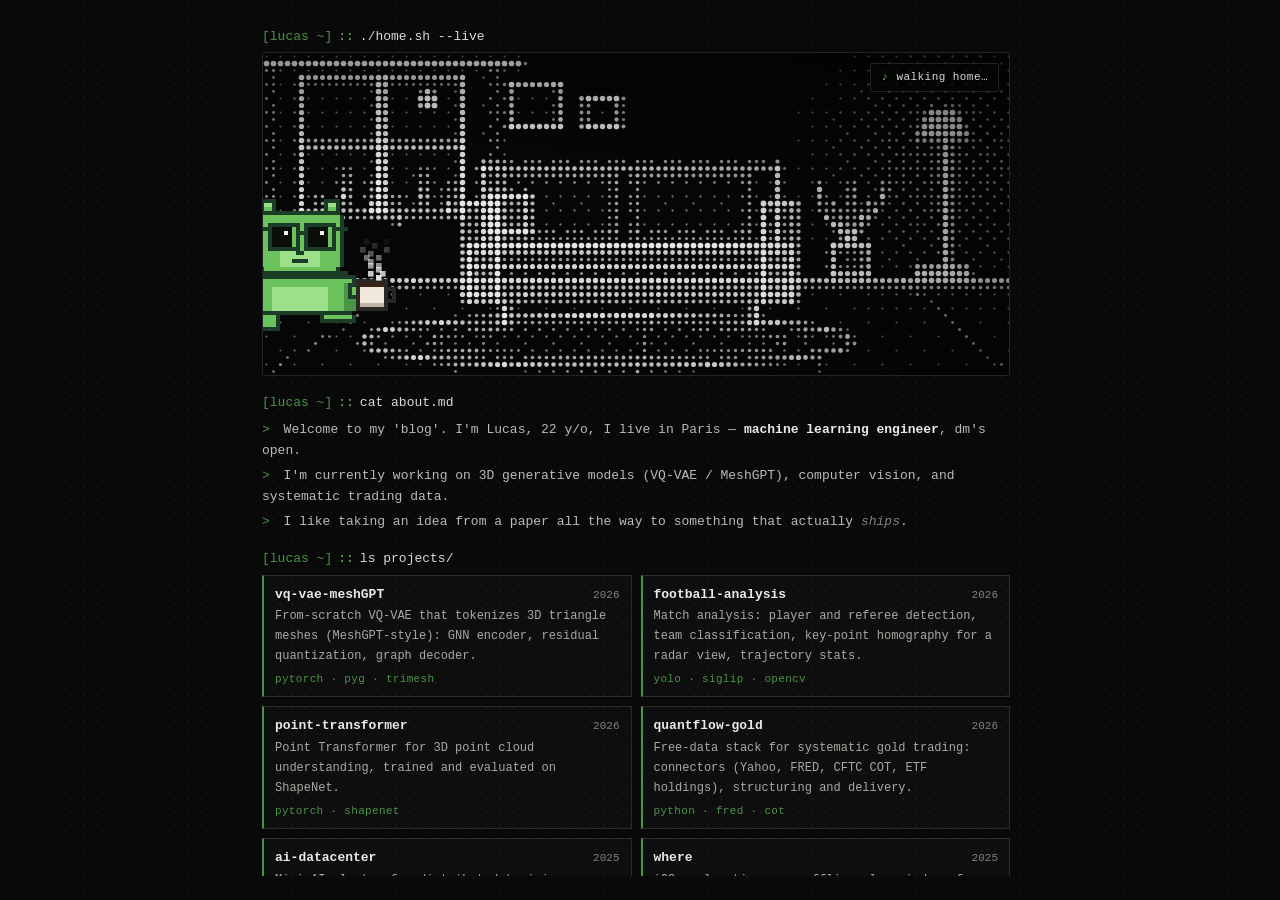
==== index.html @ 91c52e67 "Host the CV pdf (no phone) and link resume to it Co-Authored-By: Claude Opus 5.5 <noreply@anthropic." ====
<!DOCTYPE html>
<html lang="en">
<head>
<meta charset="UTF-8" />
<meta name="viewport" content="width=device-width, initial-scale=1.0" />
<title>lucas ~ terminal</title>
<meta name="description" content="Lucas Teyssier — ml, swe & blockchain. Portfolio terminal." />
<script>document.documentElement.className = "js";</script>
<link rel="stylesheet" href="styles.css" />
<link rel="icon" href="data:image/svg+xml,<svg xmlns='http://www.w3.org/2000/svg' viewBox='0 0 16 16' shape-rendering='crispEdges'><rect x='3' y='0' width='2' height='3' fill='%231b3d27'/><rect x='11' y='0' width='2' height='3' fill='%231b3d27'/><rect x='2' y='2' width='12' height='12' fill='%231b3d27'/><rect x='3' y='3' width='10' height='10' fill='%236cc25c'/><rect x='5' y='9' width='6' height='4' fill='%239ce089'/><rect x='7' y='9' width='2' height='2' fill='%231b3d27'/><rect x='4' y='5' width='3' height='3' fill='%230a0f0a'/><rect x='9' y='5' width='3' height='3' fill='%230a0f0a'/><rect x='7' y='6' width='2' height='1' fill='%231b3d27'/><rect x='5' y='6' width='1' height='1' fill='%23f4f1e6'/><rect x='10' y='6' width='1' height='1' fill='%23f4f1e6'/></svg>" />
</head>
<body>

<main class="wrap">
  <section class="term" id="term">
    <div class="term-body" id="out">

      <!-- ── scène animée ── -->
      <div class="block">
        <div class="cmd"><span class="ps">[lucas ~]</span><span class="op">::</span>./home.sh --live</div>
        <div class="scene" id="scene" aria-label="mascotte dans son salon">
          <canvas id="room"></canvas>
          <canvas id="sprite"></canvas>
          <div class="hud"><span class="hud-ico">♪</span><span class="hud-txt" id="hud-txt">idle — sipping coffee</span></div>
        </div>
      </div>

      <div class="block">
        <div class="cmd"><span class="ps">[lucas ~]</span><span class="op">::</span>cat about.md</div>
        <div class="res" id="about"><p><span class="k">&gt;</span> Welcome to my 'blog'. I'm Lucas, 22 y/o, I live in Paris — <b>machine learning engineer</b>, dm's open.</p><p><span class="k">&gt;</span> I'm currently working on 3D generative models (VQ-VAE / MeshGPT), computer vision, and systematic trading data.</p><p><span class="k">&gt;</span> I like taking an idea from a paper all the way to something that actually <i>ships</i>.</p><!-- /about --></div>
      </div>

      <div class="block">
        <div class="cmd"><span class="ps">[lucas ~]</span><span class="op">::</span>ls projects/</div>
        <div class="res"><div class="grid" id="proj-grid"><a class="card" href="https://github.com/vixrino/vq-vae-meshGPT" target="_blank" rel="noopener"><div class="h"><span class="n">vq-vae-meshGPT</span><span class="y">2026</span></div><div class="d">From-scratch VQ-VAE that tokenizes 3D triangle meshes (MeshGPT-style): GNN encoder, residual quantization, graph decoder.</div><div class="t">pytorch · pyg · trimesh</div></a><div class="card"><div class="h"><span class="n">football-analysis</span><span class="y">2026</span></div><div class="d">Match analysis: player and referee detection, team classification, key-point homography for a radar view, trajectory stats.</div><div class="t">yolo · siglip · opencv</div></div><a class="card" href="https://github.com/vixrino/point-transformer-shapenet" target="_blank" rel="noopener"><div class="h"><span class="n">point-transformer</span><span class="y">2026</span></div><div class="d">Point Transformer for 3D point cloud understanding, trained and evaluated on ShapeNet.</div><div class="t">pytorch · shapenet</div></a><a class="card" href="https://github.com/vixrino/GLD" target="_blank" rel="noopener"><div class="h"><span class="n">quantflow-gold</span><span class="y">2026</span></div><div class="d">Free-data stack for systematic gold trading: connectors (Yahoo, FRED, CFTC COT, ETF holdings), structuring and delivery.</div><div class="t">python · fred · cot</div></a><div class="card"><div class="h"><span class="n">ai-datacenter</span><span class="y">2025</span></div><div class="d">Mini AI cluster for distributed training: GPU/CPU scheduling and automated ML pipelines with Kubeflow / MLflow.</div><div class="t">kubernetes · docker · mlflow</div></div><div class="card"><div class="h"><span class="n">where</span><span class="y">2025</span></div><div class="d">iOS exploration app: offline place index, free zones under 15 km, radius computation.</div><div class="t">swift · xcodegen</div></div><!-- /proj-grid --></div></div>
      </div>

      <div class="block">
        <div class="cmd"><span class="ps">[lucas ~]</span><span class="op">::</span>cat experience.md</div>
        <div class="res" id="experience"><div class="sec">experience</div><div class="entry"><div class="eh"><span class="eo">Quant Flow</span><span class="ew">feb 2026 – present · Paris</span></div><div class="er">Data Lead</div><ul class="eb"><li>Automated pipelines turning raw market, macroeconomic and alternative data into production-ready trading signals — data release to signal in under 3 min.</li><li>Designed and backtested systematic gold trading strategies on 15 years of multi-source data (Sharpe 1.8, max drawdown 9%), with walk-forward validation.</li><li>Led a team of 7 across data engineering and research: data quality, signal library, research to production.</li></ul></div><div class="entry"><div class="eh"><span class="eo">Banque de France</span><span class="ew">jun 2026 – dec 2026 · Paris</span></div><div class="er">Machine Learning Engineer</div><ul class="eb"><li>Co-developed with Mistral AI an OCR + LLM pipeline processing 150,000+ over-indebtedness files per year.</li><li>Designed a schema-driven extraction engine (600+ fields) that handles new document types without code changes.</li><li>Built the evaluation framework (annotated benchmarks, field-level F1, CER/WER), raising extraction F1 from 78% to 94% across 12 document types.</li></ul></div><div class="entry"><div class="eh"><span class="eo">MIT CSAIL — Mantis AI</span><span class="ew">jun 2026 – sep 2026 · Cambridge, USA</span></div><div class="er">AI Engineer</div><ul class="eb"><li>Clustered financial news by semantic similarity using text embeddings — grouping articles by meaning rather than keyword overlap.</li><li>Studied how news cluster dynamics correlate with subsequent stock price movements.</li></ul></div><div class="entry"><div class="eh"><span class="eo">Freelance</span><span class="ew">1 year · remote</span></div><div class="er">Solidity engineer</div><ul class="eb"><li>10+ clients — smart contract development and delivery.</li></ul></div><div class="sec">publications</div><div class="entry"><div class="eh"><span class="eo">MeshAnyOrder</span><span class="ew">submitted to CVPR 2027 · preprint</span></div><div class="er">M. Balice, D. Lacavalla, <b>L. Teyssier</b>, A. Sevincel, Tonio</div><div class="en">Autoregressive mesh generation: a Transformer decoder conditioned on a point cloud encoder predicts each triangle face as 9 quantized coordinates relative to the first vertex of the query face.</div></div><div class="sec">leadership & achievements</div><div class="entry"><div class="eh"><span class="eo">Hugging Face × Anthropic Hackathon</span><span class="ew">jun 2026 · hackathon</span></div><div class="er">Winner — 1st prize</div><div class="en">Autonomous AI agent automating payroll and end-to-end financial workflows.</div></div><div class="entry"><div class="eh"><span class="eo">Artificial Intelligence ISEP Club</span><span class="ew">sep 2025 – present · Paris</span></div><div class="er">President</div><div class="en">AI conferences with Yann LeCun and Arthur Mensch · weekly research paper discussions.</div></div><div class="entry"><div class="eh"><span class="eo">UTMB® World Series</span><span class="ew">2023 – present · France</span></div><div class="er">Ultra-trail runner — UTMB index 652</div><div class="en">32 trail races, incl. a 132 km / 5,200 m D+ ultra (Grands Trails d’Auvergne 100M, 15th, 17h12) · top 10s: Trail en terres d’Oc (6th 2023, 8th 2025).</div></div><!-- /experience --></div>
      </div>

      <div class="block">
        <div class="cmd"><span class="ps">[lucas ~]</span><span class="op">::</span>cat education.md</div>
        <div class="res" id="education"><div class="sec">education</div><div class="entry"><div class="eh"><span class="eo">ISEP — École d'ingénieurs du numérique</span><span class="ew">sep 2025 – jun 2028 · Paris</span></div><div class="er">Master of Engineering — Artificial Intelligence, 3.7 GPA</div><div class="en">deep learning, reinforcement learning, machine learning, computer vision · GRE 340/340 · TOEFL 5/6</div></div><div class="entry"><div class="eh"><span class="eo">Tsinghua University</span><span class="ew">jul 2025 · China</span></div><div class="er">Generative AI — non-degree program, 4/4 GPA</div><div class="en">LLMs, diffusion models, NLP, generative AI for medicine, LLM agents</div></div><div class="entry"><div class="eh"><span class="eo">Université de Bordeaux</span><span class="ew">sep 2023 – may 2025 · Bordeaux</span></div><div class="er">Double BSc — Computer Science & Applied Mathematics, 3.3 GPA</div><div class="en">ranked 1/236 · linear algebra, algorithms, C, probability & statistics · tutored 1st-year CS & maths students in programming</div></div><div class="sec">also</div><p>Languages: French (native), English C1 (TOEFL 5/6).</p><p>Interests: financial markets & trading, competitive programming (Master on Codeforces), chess (top 0.1% on chess.com), cinema, blockchain, football.</p><!-- /education --></div>
      </div>

      <div class="block">
        <div class="cmd"><span class="ps">[lucas ~]</span><span class="op">::</span>cat stack.txt</div>
        <div class="res" id="stack"><div class="row"><span class="lbl">ml</span><span class="val">pytorch · jax · flax · optax · tensorflow · opencv · yolo · transformers</span></div><div class="row"><span class="lbl">data</span><span class="val">numpy · scipy · pandas</span></div><div class="row"><span class="lbl">code</span><span class="val">python · c · c++ · cuda · ocaml · java · sql · solidity · javascript</span></div><div class="row"><span class="lbl">infra</span><span class="val">docker · kubernetes · linux · git</span></div><div class="row"><span class="lbl">spoken</span><span class="val">french (native) · english C1 (TOEFL 5/6)</span></div><!-- /stack --></div>
      </div>

      <div class="block">
        <div class="cmd"><span class="ps">[lucas ~]</span><span class="op">::</span>cat links.md</div>
        <div class="res links" id="links"><a href="https://github.com/vixrino" target="_blank" rel="noopener"><span>github</span><span class="r">vixrino</span></a><a href="https://www.linkedin.com/in/lucas-teyssier1/" target="_blank" rel="noopener"><span>linkedin</span><span class="r">lucas-teyssier1</span></a><a href="https://x.com/0xD7b5" target="_blank" rel="noopener"><span>x.com</span><span class="r">@0xD7b5</span></a><a href="mailto:lteyssier00@gmail.com" target="_blank" rel="noopener"><span>email</span><span class="r">lteyssier00@gmail.com</span></a><a href="Lucas_Teyssier_CV_no_phone.pdf" target="_blank" rel="noopener"><span>resume</span><span class="r">pdf ↓</span></a><!-- /links --></div>
      </div>

      <div id="live"></div>

      <div class="input-line" id="input-line">
        <span class="ps">[lucas ~]</span><span class="op">::</span>
        <input id="cin" autocomplete="off" autocapitalize="off" autocorrect="off"
               spellcheck="false" aria-label="terminal input" />
      </div>

      <div class="quick">
        <span class="hint" id="try-label">try</span>
        <button data-run="help">help</button>
      </div>

    </div>
  </section>
</main>

<script src="data.js"></script>
<script src="scene.js"></script>
<script src="script.js"></script>
</body>
</html>
---- styles.css ----
/* lucas ~ portfolio terminal */
:root {
  --bg:        #080908;
  --dot:       #eef0ec;
  --fg:        #d8dcd6;
  --muted:     #7c857b;
  --green:     #6cc25c;
  --green-dim: #4a9445;
  --line:      rgba(238,240,236,.13);
  --panel:     rgba(8,9,8,.72);
  --mono: ui-monospace, "SF Mono", SFMono-Regular, Menlo, Consolas, "Liberation Mono", monospace;
}

* { box-sizing: border-box; }
html, body { height: 100%; }
body {
  margin: 0;
  background: var(--bg);
  color: var(--fg);
  font: 13px/1.65 var(--mono);
  overflow: hidden;
  -webkit-font-smoothing: antialiased;
  background-image: radial-gradient(rgba(238,240,236,.055) 1px, transparent 1px);
  background-size: 13px 13px;
}

/* scène (panneau dans le terminal) */
/* Sans JavaScript : scène, prompt et raccourcis n'ont rien à faire à l'écran. */
.scene, .input-line, .quick { display: none; }
.js .scene { display: block; }
.js .input-line { display: flex; }
.js .quick { display: flex; }

.scene {
  position: relative;
  width: 100%;
  height: clamp(230px, 36vh, 330px);
  margin-top: 4px;
  border: 1px solid var(--line);
  border-radius: 3px;
  background: #050605;
  overflow: hidden;
}
.scene canvas { position: absolute; inset: 0; display: block; }
#sprite { image-rendering: pixelated; }
.scene::after {                       /* vignettage */
  content: ""; position: absolute; inset: 0; pointer-events: none;
  background: radial-gradient(ellipse at 28% 70%, transparent 34%, rgba(0,0,0,.6) 100%);
}

/* HUD (dans la scène) */
.hud {
  position: absolute; top: 10px; right: 10px; z-index: 3;
  display: flex; align-items: center; gap: 8px;
  padding: 4px 10px;
  border: 1px solid var(--line); border-radius: 2px;
  background: rgba(5,6,5,.8);
  font-size: 11px; letter-spacing: .04em; color: var(--muted);
}
.hud-ico { color: var(--green); }
.hud-txt { color: var(--fg); }

/* layout */
.wrap {
  position: relative; z-index: 2;
  min-height: 100%;
  display: flex; justify-content: center; align-items: center;
  padding: 24px 20px;
}

/* terminal (colonne centrée, sans chrome) */
.term {
  width: min(760px, 100%);
  max-height: calc(100vh - 48px);
  display: flex; flex-direction: column;
}
.term-body {
  flex: 1; overflow-y: auto; overscroll-behavior: contain;
  padding: 2px 10px 4px 2px;
  scrollbar-width: thin; scrollbar-color: #2c312b transparent;
}
.term-body::-webkit-scrollbar { width: 8px; }
.term-body::-webkit-scrollbar-thumb { background: #2c312b; border-radius: 4px; }

[data-run] { cursor: pointer; }

/* barre de commandes rapides */
.quick { display: flex; flex-wrap: wrap; align-items: center; gap: 6px; margin-top: 16px; }
.quick .hint { color: var(--muted); font-size: 11.5px; margin-right: 2px; }
.quick button {
  font: inherit; font-size: 11.5px; color: var(--muted);
  background: transparent; border: 1px solid var(--line); border-radius: 3px;
  padding: 2px 9px; cursor: pointer; transition: .15s;
}
.quick button:hover { color: var(--green); border-color: var(--green-dim); background: rgba(108,194,92,.08); }

.block { margin-bottom: 16px; }
.cmd { color: var(--fg); margin-bottom: 5px; word-break: break-word; }
.ps { color: var(--green-dim); }
.op { color: var(--green); margin: 0 6px; }
.res { color: #b7bdb4; }
.res p { margin: 0 0 3px; }
.res b { color: #e8ece6; font-weight: 600; }
.res i { color: var(--muted); font-style: italic; }
.k { color: var(--green-dim); margin-right: 6px; }

/* projets */
.grid { display: grid; grid-template-columns: repeat(auto-fill, minmax(280px, 1fr)); gap: 9px; margin-top: 3px; }
.card {
  border: 1px solid var(--line); border-left: 2px solid var(--green-dim);
  padding: 8px 11px; background: rgba(255,255,255,.018);
  transition: .15s; text-decoration: none; color: inherit; display: block;
}
.card:hover { background: rgba(108,194,92,.07); border-left-color: var(--green); }
.card .h { display: flex; justify-content: space-between; gap: 10px; align-items: baseline; }
.card .n { color: #e8ece6; font-weight: 600; }
.card .y { color: var(--muted); font-size: 11px; }
.card .d { color: #a5aca3; font-size: 12px; margin-top: 2px; }
.card .t { color: var(--green-dim); font-size: 11px; margin-top: 4px; letter-spacing: .03em; }

/* stack */
.row { display: flex; gap: 10px; margin-bottom: 2px; }
.row .lbl { color: var(--green-dim); width: 84px; flex: none; }
.row .val { color: #b7bdb4; }

/* liens */
.links a {
  display: flex; justify-content: space-between; gap: 12px;
  color: #b7bdb4; text-decoration: none; padding: 2px 0;
  border-bottom: 1px dotted transparent;
}
.links a:hover { color: var(--green); border-bottom-color: var(--green-dim); }
.links a .r { color: var(--muted); }
.links a:hover .r { color: var(--green-dim); }

/* saisie : vrai champ texte, stylé comme la ligne de terminal */
.input-line { display: flex; align-items: baseline; gap: 0; margin-top: 4px; }
.input-line input {
  flex: 1; min-width: 0;
  font: inherit; color: #e8ece6;
  background: transparent; border: 0; outline: none; padding: 0;
  caret-color: var(--green);
}
.input-line input::placeholder { color: var(--muted); }

.err { color: #d4715c; }
.ok  { color: var(--green); }

/* responsive */
@media (max-width: 700px) {
  .wrap { padding: 10px; }
  .term-body { font-size: 12.5px; padding: 12px 12px 14px; }
  .scene { height: clamp(150px, 26vh, 220px); }
  .row .lbl { width: 66px; }
}

/* resume */
.sec { color: var(--green); margin: 12px 0 6px; letter-spacing: .08em; text-transform: uppercase; font-size: 11px; }
.sec:first-child { margin-top: 2px; }
.entry { border-left: 1px solid var(--line); padding: 0 0 0 11px; margin-bottom: 11px; }
.eh { display: flex; justify-content: space-between; gap: 12px; flex-wrap: wrap; align-items: baseline; }
.eo { color: #e8ece6; font-weight: 600; }
.ew { color: var(--muted); font-size: 11px; }
.er { color: var(--green-dim); }
.en { color: var(--muted); font-size: 11.5px; margin-top: 2px; }
.eb { margin: 4px 0 0; padding-left: 15px; }
.eb li { margin-bottom: 1px; }
.eb li::marker { color: var(--green-dim); }
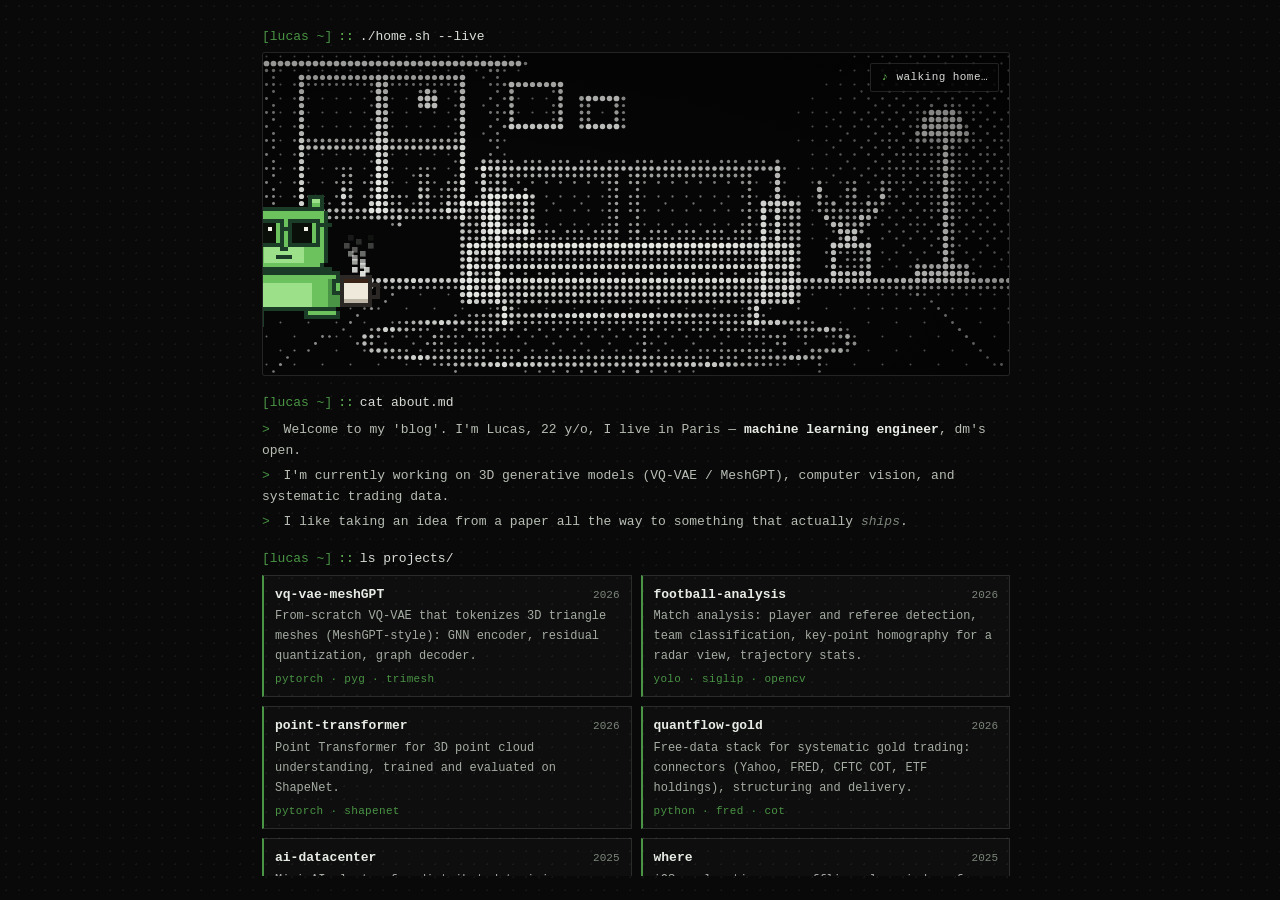
==== commit b9f09b1b: "Remove languages line from the 'also' section Co-Authored-By: Claude Opus 5.5 <noreply@anthropic.com" ====
--- a/index.html
+++ b/index.html
@@ -42,7 +42,7 @@
 
       <div class="block">
         <div class="cmd"><span class="ps">[lucas ~]</span><span class="op">::</span>cat education.md</div>
-        <div class="res" id="education"><div class="sec">education</div><div class="entry"><div class="eh"><span class="eo">ISEP — École d'ingénieurs du numérique</span><span class="ew">sep 2025 – jun 2028 · Paris</span></div><div class="er">Master of Engineering — Artificial Intelligence, 3.7 GPA</div><div class="en">deep learning, reinforcement learning, machine learning, computer vision · GRE 340/340 · TOEFL 5/6</div></div><div class="entry"><div class="eh"><span class="eo">Tsinghua University</span><span class="ew">jul 2025 · China</span></div><div class="er">Generative AI — non-degree program, 4/4 GPA</div><div class="en">LLMs, diffusion models, NLP, generative AI for medicine, LLM agents</div></div><div class="entry"><div class="eh"><span class="eo">Université de Bordeaux</span><span class="ew">sep 2023 – may 2025 · Bordeaux</span></div><div class="er">Double BSc — Computer Science & Applied Mathematics, 3.3 GPA</div><div class="en">ranked 1/236 · linear algebra, algorithms, C, probability & statistics · tutored 1st-year CS & maths students in programming</div></div><div class="sec">also</div><p>Languages: French (native), English C1 (TOEFL 5/6).</p><p>Interests: financial markets & trading, competitive programming (Master on Codeforces), chess (top 0.1% on chess.com), cinema, blockchain, football.</p><!-- /education --></div>
+        <div class="res" id="education"><div class="sec">education</div><div class="entry"><div class="eh"><span class="eo">ISEP — École d'ingénieurs du numérique</span><span class="ew">sep 2025 – jun 2028 · Paris</span></div><div class="er">Master of Engineering — Artificial Intelligence, 3.7 GPA</div><div class="en">deep learning, reinforcement learning, machine learning, computer vision · GRE 340/340 · TOEFL 5/6</div></div><div class="entry"><div class="eh"><span class="eo">Tsinghua University</span><span class="ew">jul 2025 · China</span></div><div class="er">Generative AI — non-degree program, 4/4 GPA</div><div class="en">LLMs, diffusion models, NLP, generative AI for medicine, LLM agents</div></div><div class="entry"><div class="eh"><span class="eo">Université de Bordeaux</span><span class="ew">sep 2023 – may 2025 · Bordeaux</span></div><div class="er">Double BSc — Computer Science & Applied Mathematics, 3.3 GPA</div><div class="en">ranked 1/236 · linear algebra, algorithms, C, probability & statistics · tutored 1st-year CS & maths students in programming</div></div><div class="sec">also</div><p>Interests: financial markets & trading, competitive programming (Master on Codeforces), chess (top 0.1% on chess.com), cinema, blockchain, football.</p><!-- /education --></div>
       </div>
 
       <div class="block">
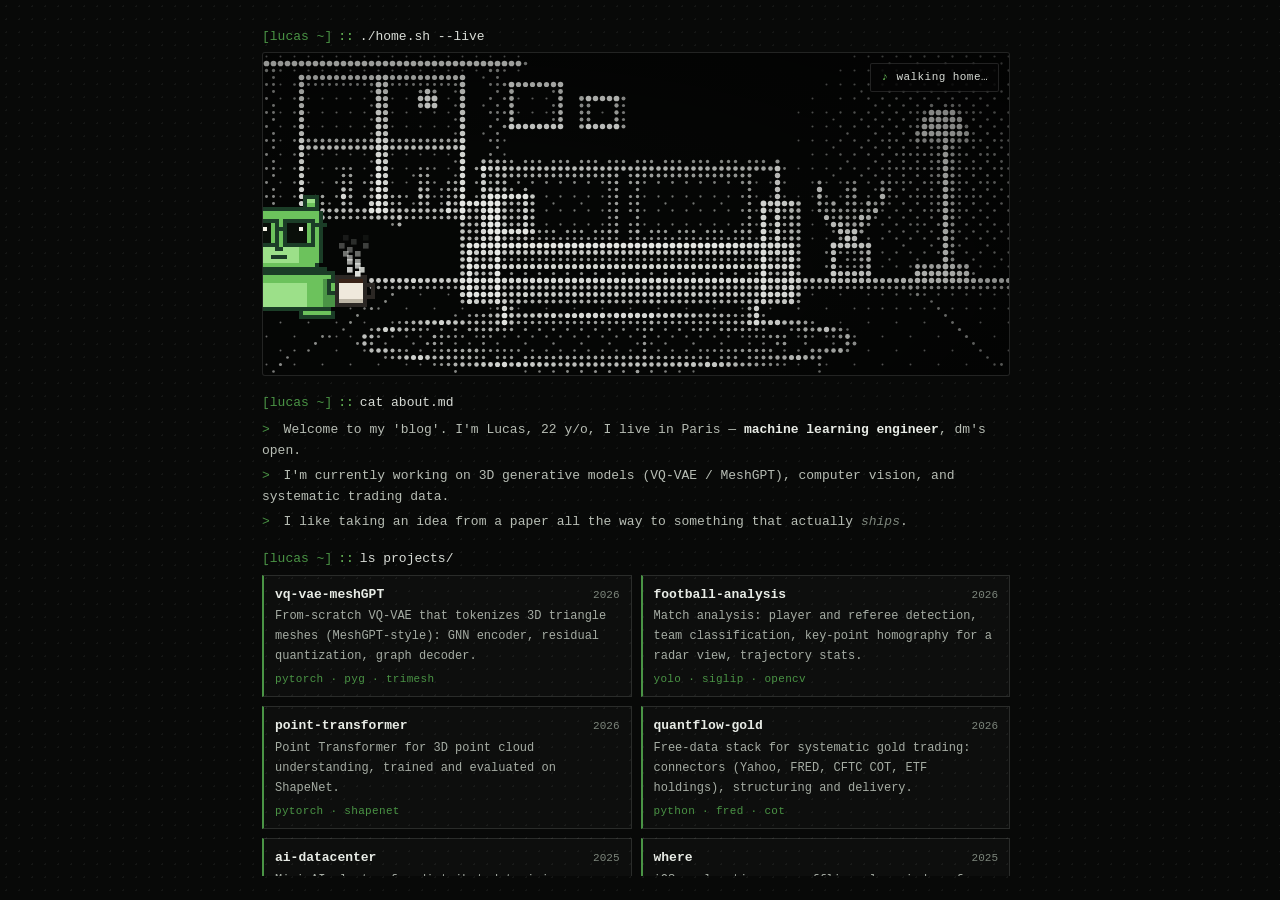
==== commit 08f90ffe: "Show experience as a simple timeline (date left, role @ company right) Co-Authored-By: Claude Opus 5" ====
--- a/index.html
+++ b/index.html
@@ -37,7 +37,7 @@
 
       <div class="block">
         <div class="cmd"><span class="ps">[lucas ~]</span><span class="op">::</span>cat experience.md</div>
-        <div class="res" id="experience"><div class="sec">experience</div><div class="entry"><div class="eh"><span class="eo">Quant Flow</span><span class="ew">feb 2026 – present · Paris</span></div><div class="er">Data Lead</div><ul class="eb"><li>Automated pipelines turning raw market, macroeconomic and alternative data into production-ready trading signals — data release to signal in under 3 min.</li><li>Designed and backtested systematic gold trading strategies on 15 years of multi-source data (Sharpe 1.8, max drawdown 9%), with walk-forward validation.</li><li>Led a team of 7 across data engineering and research: data quality, signal library, research to production.</li></ul></div><div class="entry"><div class="eh"><span class="eo">Banque de France</span><span class="ew">jun 2026 – dec 2026 · Paris</span></div><div class="er">Machine Learning Engineer</div><ul class="eb"><li>Co-developed with Mistral AI an OCR + LLM pipeline processing 150,000+ over-indebtedness files per year.</li><li>Designed a schema-driven extraction engine (600+ fields) that handles new document types without code changes.</li><li>Built the evaluation framework (annotated benchmarks, field-level F1, CER/WER), raising extraction F1 from 78% to 94% across 12 document types.</li></ul></div><div class="entry"><div class="eh"><span class="eo">MIT CSAIL — Mantis AI</span><span class="ew">jun 2026 – sep 2026 · Cambridge, USA</span></div><div class="er">AI Engineer</div><ul class="eb"><li>Clustered financial news by semantic similarity using text embeddings — grouping articles by meaning rather than keyword overlap.</li><li>Studied how news cluster dynamics correlate with subsequent stock price movements.</li></ul></div><div class="entry"><div class="eh"><span class="eo">Freelance</span><span class="ew">1 year · remote</span></div><div class="er">Solidity engineer</div><ul class="eb"><li>10+ clients — smart contract development and delivery.</li></ul></div><div class="sec">publications</div><div class="entry"><div class="eh"><span class="eo">MeshAnyOrder</span><span class="ew">submitted to CVPR 2027 · preprint</span></div><div class="er">M. Balice, D. Lacavalla, <b>L. Teyssier</b>, A. Sevincel, Tonio</div><div class="en">Autoregressive mesh generation: a Transformer decoder conditioned on a point cloud encoder predicts each triangle face as 9 quantized coordinates relative to the first vertex of the query face.</div></div><div class="sec">leadership & achievements</div><div class="entry"><div class="eh"><span class="eo">Hugging Face × Anthropic Hackathon</span><span class="ew">jun 2026 · hackathon</span></div><div class="er">Winner — 1st prize</div><div class="en">Autonomous AI agent automating payroll and end-to-end financial workflows.</div></div><div class="entry"><div class="eh"><span class="eo">Artificial Intelligence ISEP Club</span><span class="ew">sep 2025 – present · Paris</span></div><div class="er">President</div><div class="en">AI conferences with Yann LeCun and Arthur Mensch · weekly research paper discussions.</div></div><div class="entry"><div class="eh"><span class="eo">UTMB® World Series</span><span class="ew">2023 – present · France</span></div><div class="er">Ultra-trail runner — UTMB index 652</div><div class="en">32 trail races, incl. a 132 km / 5,200 m D+ ultra (Grands Trails d’Auvergne 100M, 15th, 17h12) · top 10s: Trail en terres d’Oc (6th 2023, 8th 2025).</div></div><!-- /experience --></div>
+        <div class="res" id="experience"><div class="sec">experience</div><div class="tl"><div class="tl-i"><div class="tl-d">jun 2026 – dec 2026</div><div class="tl-c"><div class="tl-h"><b>Machine Learning Engineer</b> <span class="tl-at">@</span> <span class="tl-o">Banque de France</span></div><div class="tl-w">Paris</div><ul class="eb"><li>Co-developed with Mistral AI an OCR + LLM pipeline processing 150,000+ over-indebtedness files per year.</li><li>Designed a schema-driven extraction engine (600+ fields) that handles new document types without code changes.</li><li>Built the evaluation framework (annotated benchmarks, field-level F1, CER/WER), raising extraction F1 from 78% to 94% across 12 document types.</li></ul></div></div><div class="tl-i"><div class="tl-d">jun 2026 – sep 2026</div><div class="tl-c"><div class="tl-h"><b>AI Engineer</b> <span class="tl-at">@</span> <span class="tl-o">MIT CSAIL — Mantis AI</span></div><div class="tl-w">Cambridge, USA</div><ul class="eb"><li>Clustered financial news by semantic similarity using text embeddings — grouping articles by meaning rather than keyword overlap.</li><li>Studied how news cluster dynamics correlate with subsequent stock price movements.</li></ul></div></div><div class="tl-i"><div class="tl-d">feb 2026 – present</div><div class="tl-c"><div class="tl-h"><b>Data Lead</b> <span class="tl-at">@</span> <span class="tl-o">Quant Flow</span></div><div class="tl-w">Paris</div><ul class="eb"><li>Automated pipelines turning raw market, macroeconomic and alternative data into production-ready trading signals — data release to signal in under 3 min.</li><li>Designed and backtested systematic gold trading strategies on 15 years of multi-source data (Sharpe 1.8, max drawdown 9%), with walk-forward validation.</li><li>Led a team of 7 across data engineering and research: data quality, signal library, research to production.</li></ul></div></div><div class="tl-i"><div class="tl-d">1 year</div><div class="tl-c"><div class="tl-h"><b>Solidity engineer</b> <span class="tl-at">@</span> <span class="tl-o">Freelance</span></div><div class="tl-w">remote</div><ul class="eb"><li>10+ clients — smart contract development and delivery.</li></ul></div></div></div><div class="sec">publications</div><div class="tl"><div class="tl-i"><div class="tl-d">2026</div><div class="tl-c"><div class="tl-h"><b>MeshAnyOrder</b> <span class="tl-at">@</span> <span class="tl-o">CVPR 2027 (submitted)</span></div><div class="tl-w">M. Balice, D. Lacavalla, <b>L. Teyssier</b>, A. Sevincel, Tonio</div><div class="tl-n">Autoregressive mesh generation: a Transformer decoder conditioned on a point cloud encoder predicts each triangle face as 9 quantized coordinates relative to the first vertex of the query face.</div></div></div></div><div class="sec">leadership & achievements</div><div class="tl"><div class="tl-i"><div class="tl-d">jun 2026</div><div class="tl-c"><div class="tl-h"><b>Winner — 1st prize</b> <span class="tl-at">@</span> <span class="tl-o">Hugging Face × Anthropic Hackathon</span></div><div class="tl-w">hackathon</div><div class="tl-n">Autonomous AI agent automating payroll and end-to-end financial workflows.</div></div></div><div class="tl-i"><div class="tl-d">sep 2025 – present</div><div class="tl-c"><div class="tl-h"><b>President</b> <span class="tl-at">@</span> <span class="tl-o">Artificial Intelligence ISEP Club</span></div><div class="tl-w">Paris</div><div class="tl-n">AI conferences with Yann LeCun and Arthur Mensch · weekly research paper discussions.</div></div></div><div class="tl-i"><div class="tl-d">2023 – present</div><div class="tl-c"><div class="tl-h"><b>Ultra-trail runner — UTMB index 652</b> <span class="tl-at">@</span> <span class="tl-o">UTMB® World Series</span></div><div class="tl-w">France</div><div class="tl-n">32 trail races, incl. a 132 km / 5,200 m D+ ultra (Grands Trails d’Auvergne 100M, 15th, 17h12) · top 10s: Trail en terres d’Oc (6th 2023, 8th 2025).</div></div></div></div><!-- /experience --></div>
       </div>
 
       <div class="block">
--- a/styles.css
+++ b/styles.css
@@ -166,3 +166,20 @@
 .eb { margin: 4px 0 0; padding-left: 15px; }
 .eb li { margin-bottom: 1px; }
 .eb li::marker { color: var(--green-dim); }
+
+/* experience — frise chronologique */
+.tl { position: relative; margin-left: 4px; }
+.tl::before { content: ''; position: absolute; left: 0; top: 6px; bottom: 6px; width: 1px; background: var(--line); }
+.tl-i { position: relative; display: grid; grid-template-columns: 17ch 1fr; gap: 0 14px; padding: 0 0 14px 16px; }
+.tl-i::before {                    /* le point sur la frise */
+  content: ''; position: absolute; left: -3px; top: 7px; width: 7px; height: 7px;
+  border-radius: 50%; background: var(--green); box-shadow: 0 0 0 3px var(--bg);
+}
+.tl-d { color: var(--green-dim); font-size: 11.5px; padding-top: 1px; }
+.tl-h b { color: #e8ece6; }
+.tl-at { color: var(--muted); }
+.tl-o { color: var(--green); }
+.tl-w, .tl-n { color: var(--muted); font-size: 11.5px; }
+@media (max-width: 700px) {
+  .tl-i { grid-template-columns: 1fr; }
+}
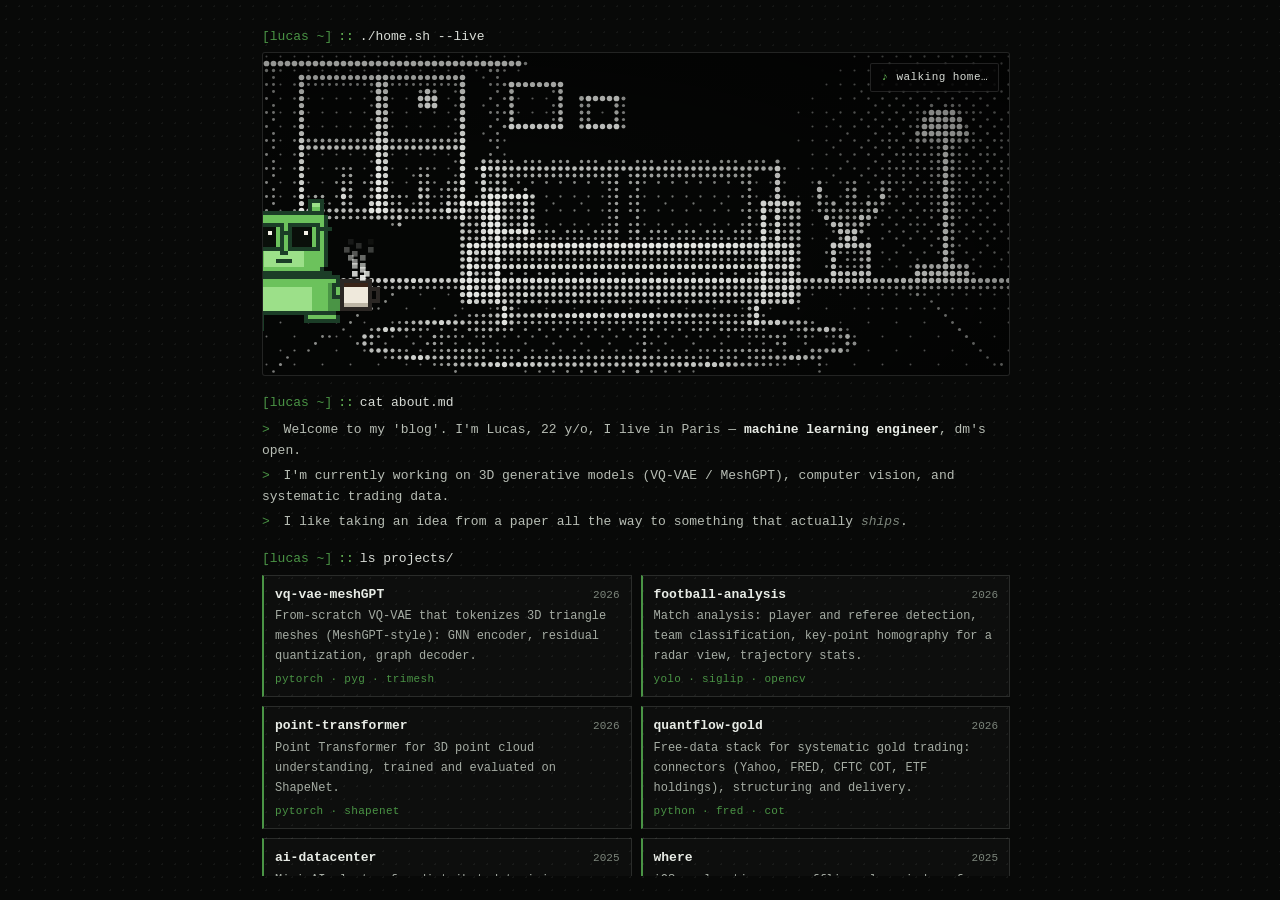
==== commit 0f59fd15: "Cache-bust CSS/JS with content hashes so updates show without a stale stylesheet Co-Authored-By: Cla" ====
--- a/index.html
+++ b/index.html
@@ -6,7 +6,7 @@
 <title>lucas ~ terminal</title>
 <meta name="description" content="Lucas Teyssier — ml, swe & blockchain. Portfolio terminal." />
 <script>document.documentElement.className = "js";</script>
-<link rel="stylesheet" href="styles.css" />
+<link rel="stylesheet" href="styles.css?v=a4f23aea" />
 <link rel="icon" href="data:image/svg+xml,<svg xmlns='http://www.w3.org/2000/svg' viewBox='0 0 16 16' shape-rendering='crispEdges'><rect x='3' y='0' width='2' height='3' fill='%231b3d27'/><rect x='11' y='0' width='2' height='3' fill='%231b3d27'/><rect x='2' y='2' width='12' height='12' fill='%231b3d27'/><rect x='3' y='3' width='10' height='10' fill='%236cc25c'/><rect x='5' y='9' width='6' height='4' fill='%239ce089'/><rect x='7' y='9' width='2' height='2' fill='%231b3d27'/><rect x='4' y='5' width='3' height='3' fill='%230a0f0a'/><rect x='9' y='5' width='3' height='3' fill='%230a0f0a'/><rect x='7' y='6' width='2' height='1' fill='%231b3d27'/><rect x='5' y='6' width='1' height='1' fill='%23f4f1e6'/><rect x='10' y='6' width='1' height='1' fill='%23f4f1e6'/></svg>" />
 </head>
 <body>
@@ -72,8 +72,8 @@
   </section>
 </main>
 
-<script src="data.js"></script>
-<script src="scene.js"></script>
-<script src="script.js"></script>
+<script src="data.js?v=9eae98bc"></script>
+<script src="scene.js?v=4a7f9efa"></script>
+<script src="script.js?v=d87dfce0"></script>
 </body>
 </html>
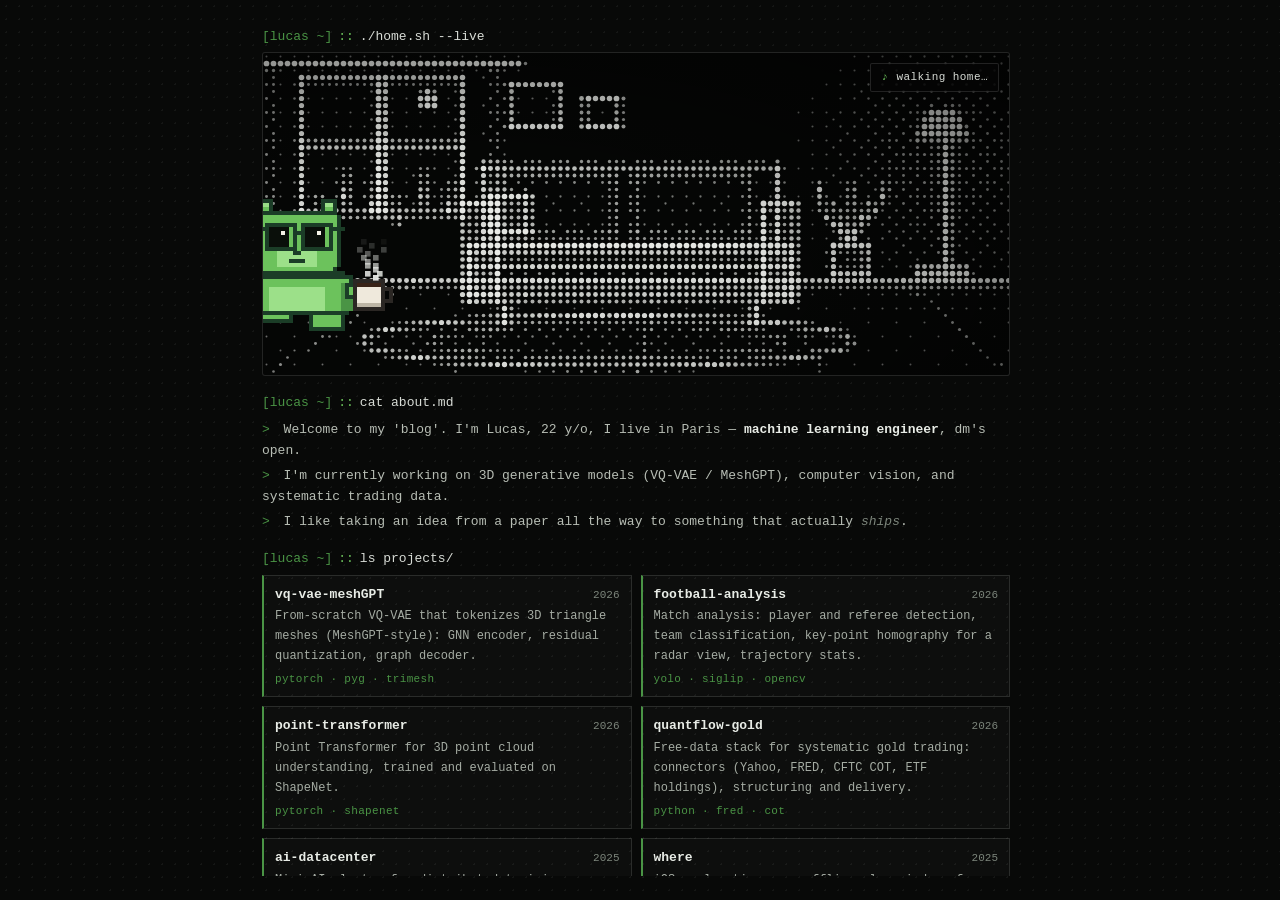
==== commit 2708f8b7: "Hide publications section for now Remove the MeshAnyOrder entry from data.js (served publicly, so no" ====
--- a/index.html
+++ b/index.html
@@ -37,7 +37,7 @@
 
       <div class="block">
         <div class="cmd"><span class="ps">[lucas ~]</span><span class="op">::</span>cat experience.md</div>
-        <div class="res" id="experience"><div class="sec">experience</div><div class="tl"><div class="tl-i"><div class="tl-d">jun 2026 – dec 2026</div><div class="tl-c"><div class="tl-h"><b>Machine Learning Engineer</b> <span class="tl-at">@</span> <span class="tl-o">Banque de France</span></div><div class="tl-w">Paris</div><ul class="eb"><li>Co-developed with Mistral AI an OCR + LLM pipeline processing 150,000+ over-indebtedness files per year.</li><li>Designed a schema-driven extraction engine (600+ fields) that handles new document types without code changes.</li><li>Built the evaluation framework (annotated benchmarks, field-level F1, CER/WER), raising extraction F1 from 78% to 94% across 12 document types.</li></ul></div></div><div class="tl-i"><div class="tl-d">jun 2026 – sep 2026</div><div class="tl-c"><div class="tl-h"><b>AI Engineer</b> <span class="tl-at">@</span> <span class="tl-o">MIT CSAIL — Mantis AI</span></div><div class="tl-w">Cambridge, USA</div><ul class="eb"><li>Clustered financial news by semantic similarity using text embeddings — grouping articles by meaning rather than keyword overlap.</li><li>Studied how news cluster dynamics correlate with subsequent stock price movements.</li></ul></div></div><div class="tl-i"><div class="tl-d">feb 2026 – present</div><div class="tl-c"><div class="tl-h"><b>Data Lead</b> <span class="tl-at">@</span> <span class="tl-o">Quant Flow</span></div><div class="tl-w">Paris</div><ul class="eb"><li>Automated pipelines turning raw market, macroeconomic and alternative data into production-ready trading signals — data release to signal in under 3 min.</li><li>Designed and backtested systematic gold trading strategies on 15 years of multi-source data (Sharpe 1.8, max drawdown 9%), with walk-forward validation.</li><li>Led a team of 7 across data engineering and research: data quality, signal library, research to production.</li></ul></div></div><div class="tl-i"><div class="tl-d">1 year</div><div class="tl-c"><div class="tl-h"><b>Solidity engineer</b> <span class="tl-at">@</span> <span class="tl-o">Freelance</span></div><div class="tl-w">remote</div><ul class="eb"><li>10+ clients — smart contract development and delivery.</li></ul></div></div></div><div class="sec">publications</div><div class="tl"><div class="tl-i"><div class="tl-d">2026</div><div class="tl-c"><div class="tl-h"><b>MeshAnyOrder</b> <span class="tl-at">@</span> <span class="tl-o">CVPR 2027 (submitted)</span></div><div class="tl-w">M. Balice, D. Lacavalla, <b>L. Teyssier</b>, A. Sevincel, Tonio</div><div class="tl-n">Autoregressive mesh generation: a Transformer decoder conditioned on a point cloud encoder predicts each triangle face as 9 quantized coordinates relative to the first vertex of the query face.</div></div></div></div><div class="sec">leadership & achievements</div><div class="tl"><div class="tl-i"><div class="tl-d">jun 2026</div><div class="tl-c"><div class="tl-h"><b>Winner — 1st prize</b> <span class="tl-at">@</span> <span class="tl-o">Hugging Face × Anthropic Hackathon</span></div><div class="tl-w">hackathon</div><div class="tl-n">Autonomous AI agent automating payroll and end-to-end financial workflows.</div></div></div><div class="tl-i"><div class="tl-d">sep 2025 – present</div><div class="tl-c"><div class="tl-h"><b>President</b> <span class="tl-at">@</span> <span class="tl-o">Artificial Intelligence ISEP Club</span></div><div class="tl-w">Paris</div><div class="tl-n">AI conferences with Yann LeCun and Arthur Mensch · weekly research paper discussions.</div></div></div><div class="tl-i"><div class="tl-d">2023 – present</div><div class="tl-c"><div class="tl-h"><b>Ultra-trail runner — UTMB index 652</b> <span class="tl-at">@</span> <span class="tl-o">UTMB® World Series</span></div><div class="tl-w">France</div><div class="tl-n">32 trail races, incl. a 132 km / 5,200 m D+ ultra (Grands Trails d’Auvergne 100M, 15th, 17h12) · top 10s: Trail en terres d’Oc (6th 2023, 8th 2025).</div></div></div></div><!-- /experience --></div>
+        <div class="res" id="experience"><div class="sec">experience</div><div class="tl"><div class="tl-i"><div class="tl-d">jun 2026 – dec 2026</div><div class="tl-c"><div class="tl-h"><b>Machine Learning Engineer</b> <span class="tl-at">@</span> <span class="tl-o">Banque de France</span></div><div class="tl-w">Paris</div><ul class="eb"><li>Co-developed with Mistral AI an OCR + LLM pipeline processing 150,000+ over-indebtedness files per year.</li><li>Designed a schema-driven extraction engine (600+ fields) that handles new document types without code changes.</li><li>Built the evaluation framework (annotated benchmarks, field-level F1, CER/WER), raising extraction F1 from 78% to 94% across 12 document types.</li></ul></div></div><div class="tl-i"><div class="tl-d">jun 2026 – sep 2026</div><div class="tl-c"><div class="tl-h"><b>AI Engineer</b> <span class="tl-at">@</span> <span class="tl-o">MIT CSAIL — Mantis AI</span></div><div class="tl-w">Cambridge, USA</div><ul class="eb"><li>Clustered financial news by semantic similarity using text embeddings — grouping articles by meaning rather than keyword overlap.</li><li>Studied how news cluster dynamics correlate with subsequent stock price movements.</li></ul></div></div><div class="tl-i"><div class="tl-d">feb 2026 – present</div><div class="tl-c"><div class="tl-h"><b>Data Lead</b> <span class="tl-at">@</span> <span class="tl-o">Quant Flow</span></div><div class="tl-w">Paris</div><ul class="eb"><li>Automated pipelines turning raw market, macroeconomic and alternative data into production-ready trading signals — data release to signal in under 3 min.</li><li>Designed and backtested systematic gold trading strategies on 15 years of multi-source data (Sharpe 1.8, max drawdown 9%), with walk-forward validation.</li><li>Led a team of 7 across data engineering and research: data quality, signal library, research to production.</li></ul></div></div><div class="tl-i"><div class="tl-d">1 year</div><div class="tl-c"><div class="tl-h"><b>Solidity engineer</b> <span class="tl-at">@</span> <span class="tl-o">Freelance</span></div><div class="tl-w">remote</div><ul class="eb"><li>10+ clients — smart contract development and delivery.</li></ul></div></div></div><div class="sec">leadership & achievements</div><div class="tl"><div class="tl-i"><div class="tl-d">jun 2026</div><div class="tl-c"><div class="tl-h"><b>Winner — 1st prize</b> <span class="tl-at">@</span> <span class="tl-o">Hugging Face × Anthropic Hackathon</span></div><div class="tl-w">hackathon</div><div class="tl-n">Autonomous AI agent automating payroll and end-to-end financial workflows.</div></div></div><div class="tl-i"><div class="tl-d">sep 2025 – present</div><div class="tl-c"><div class="tl-h"><b>President</b> <span class="tl-at">@</span> <span class="tl-o">Artificial Intelligence ISEP Club</span></div><div class="tl-w">Paris</div><div class="tl-n">AI conferences with Yann LeCun and Arthur Mensch · weekly research paper discussions.</div></div></div><div class="tl-i"><div class="tl-d">2023 – present</div><div class="tl-c"><div class="tl-h"><b>Ultra-trail runner — UTMB index 652</b> <span class="tl-at">@</span> <span class="tl-o">UTMB® World Series</span></div><div class="tl-w">France</div><div class="tl-n">32 trail races, incl. a 132 km / 5,200 m D+ ultra (Grands Trails d’Auvergne 100M, 15th, 17h12) · top 10s: Trail en terres d’Oc (6th 2023, 8th 2025).</div></div></div></div><!-- /experience --></div>
       </div>
 
       <div class="block">
@@ -72,7 +72,7 @@
   </section>
 </main>
 
-<script src="data.js?v=9eae98bc"></script>
+<script src="data.js?v=77580c07"></script>
 <script src="scene.js?v=4a7f9efa"></script>
 <script src="script.js?v=d87dfce0"></script>
 </body>
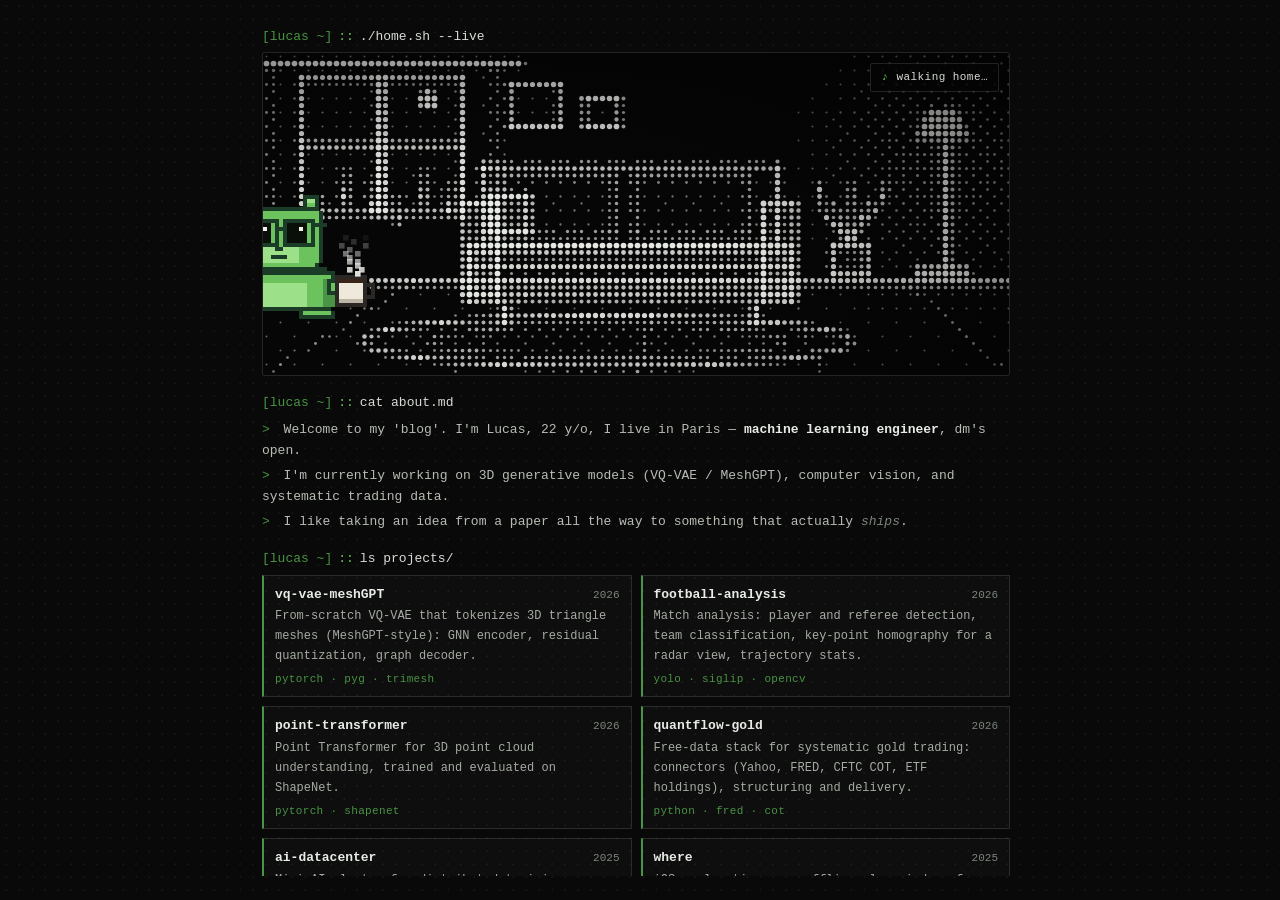
==== commit f7dd6c4a: "Remove GPA and TOEFL score from site Co-Authored-By: Claude Opus 5.5 <noreply@anthropic.com>" ====
--- a/index.html
+++ b/index.html
@@ -42,12 +42,12 @@
 
       <div class="block">
         <div class="cmd"><span class="ps">[lucas ~]</span><span class="op">::</span>cat education.md</div>
-        <div class="res" id="education"><div class="sec">education</div><div class="entry"><div class="eh"><span class="eo">ISEP — École d'ingénieurs du numérique</span><span class="ew">sep 2025 – jun 2028 · Paris</span></div><div class="er">Master of Engineering — Artificial Intelligence, 3.7 GPA</div><div class="en">deep learning, reinforcement learning, machine learning, computer vision · GRE 340/340 · TOEFL 5/6</div></div><div class="entry"><div class="eh"><span class="eo">Tsinghua University</span><span class="ew">jul 2025 · China</span></div><div class="er">Generative AI — non-degree program, 4/4 GPA</div><div class="en">LLMs, diffusion models, NLP, generative AI for medicine, LLM agents</div></div><div class="entry"><div class="eh"><span class="eo">Université de Bordeaux</span><span class="ew">sep 2023 – may 2025 · Bordeaux</span></div><div class="er">Double BSc — Computer Science & Applied Mathematics, 3.3 GPA</div><div class="en">ranked 1/236 · linear algebra, algorithms, C, probability & statistics · tutored 1st-year CS & maths students in programming</div></div><div class="sec">also</div><p>Interests: financial markets & trading, competitive programming (Master on Codeforces), chess (top 0.1% on chess.com), cinema, blockchain, football.</p><!-- /education --></div>
+        <div class="res" id="education"><div class="sec">education</div><div class="entry"><div class="eh"><span class="eo">ISEP — École d'ingénieurs du numérique</span><span class="ew">sep 2025 – jun 2028 · Paris</span></div><div class="er">Master of Engineering — Artificial Intelligence</div><div class="en">deep learning, reinforcement learning, machine learning, computer vision · GRE 340/340</div></div><div class="entry"><div class="eh"><span class="eo">Tsinghua University</span><span class="ew">jul 2025 · China</span></div><div class="er">Generative AI — non-degree program</div><div class="en">LLMs, diffusion models, NLP, generative AI for medicine, LLM agents</div></div><div class="entry"><div class="eh"><span class="eo">Université de Bordeaux</span><span class="ew">sep 2023 – may 2025 · Bordeaux</span></div><div class="er">Double BSc — Computer Science & Applied Mathematics</div><div class="en">ranked 1/236 · linear algebra, algorithms, C, probability & statistics · tutored 1st-year CS & maths students in programming</div></div><div class="sec">also</div><p>Interests: financial markets & trading, competitive programming (Master on Codeforces), chess (top 0.1% on chess.com), cinema, blockchain, football.</p><!-- /education --></div>
       </div>
 
       <div class="block">
         <div class="cmd"><span class="ps">[lucas ~]</span><span class="op">::</span>cat stack.txt</div>
-        <div class="res" id="stack"><div class="row"><span class="lbl">ml</span><span class="val">pytorch · jax · flax · optax · tensorflow · opencv · yolo · transformers</span></div><div class="row"><span class="lbl">data</span><span class="val">numpy · scipy · pandas</span></div><div class="row"><span class="lbl">code</span><span class="val">python · c · c++ · cuda · ocaml · java · sql · solidity · javascript</span></div><div class="row"><span class="lbl">infra</span><span class="val">docker · kubernetes · linux · git</span></div><div class="row"><span class="lbl">spoken</span><span class="val">french (native) · english C1 (TOEFL 5/6)</span></div><!-- /stack --></div>
+        <div class="res" id="stack"><div class="row"><span class="lbl">ml</span><span class="val">pytorch · jax · flax · optax · tensorflow · opencv · yolo · transformers</span></div><div class="row"><span class="lbl">data</span><span class="val">numpy · scipy · pandas</span></div><div class="row"><span class="lbl">code</span><span class="val">python · c · c++ · cuda · ocaml · java · sql · solidity · javascript</span></div><div class="row"><span class="lbl">infra</span><span class="val">docker · kubernetes · linux · git</span></div><div class="row"><span class="lbl">spoken</span><span class="val">french (native) · english C1</span></div><!-- /stack --></div>
       </div>
 
       <div class="block">
@@ -72,7 +72,7 @@
   </section>
 </main>
 
-<script src="data.js?v=77580c07"></script>
+<script src="data.js?v=0188d0e4"></script>
 <script src="scene.js?v=4a7f9efa"></script>
 <script src="script.js?v=d87dfce0"></script>
 </body>
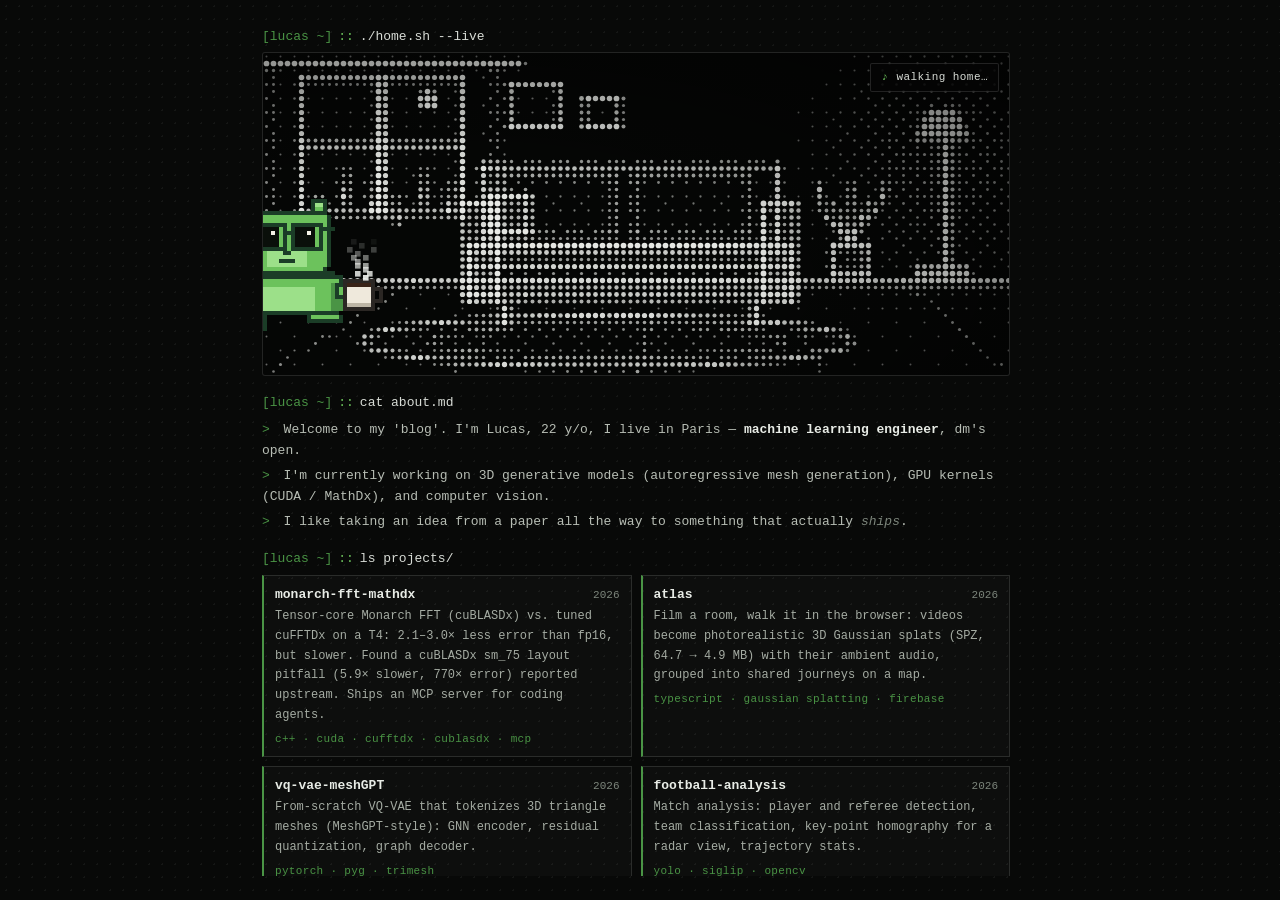
==== commit 02c87de7: "Sync site with Nov 2026 CV and GitHub: monarch-fft-mathdx, atlas, MeshAnyOrder, GPU skills Co-Author" ====
--- a/index.html
+++ b/index.html
@@ -27,17 +27,17 @@
 
       <div class="block">
         <div class="cmd"><span class="ps">[lucas ~]</span><span class="op">::</span>cat about.md</div>
-        <div class="res" id="about"><p><span class="k">&gt;</span> Welcome to my 'blog'. I'm Lucas, 22 y/o, I live in Paris — <b>machine learning engineer</b>, dm's open.</p><p><span class="k">&gt;</span> I'm currently working on 3D generative models (VQ-VAE / MeshGPT), computer vision, and systematic trading data.</p><p><span class="k">&gt;</span> I like taking an idea from a paper all the way to something that actually <i>ships</i>.</p><!-- /about --></div>
+        <div class="res" id="about"><p><span class="k">&gt;</span> Welcome to my 'blog'. I'm Lucas, 22 y/o, I live in Paris — <b>machine learning engineer</b>, dm's open.</p><p><span class="k">&gt;</span> I'm currently working on 3D generative models (autoregressive mesh generation), GPU kernels (CUDA / MathDx), and computer vision.</p><p><span class="k">&gt;</span> I like taking an idea from a paper all the way to something that actually <i>ships</i>.</p><!-- /about --></div>
       </div>
 
       <div class="block">
         <div class="cmd"><span class="ps">[lucas ~]</span><span class="op">::</span>ls projects/</div>
-        <div class="res"><div class="grid" id="proj-grid"><a class="card" href="https://github.com/vixrino/vq-vae-meshGPT" target="_blank" rel="noopener"><div class="h"><span class="n">vq-vae-meshGPT</span><span class="y">2026</span></div><div class="d">From-scratch VQ-VAE that tokenizes 3D triangle meshes (MeshGPT-style): GNN encoder, residual quantization, graph decoder.</div><div class="t">pytorch · pyg · trimesh</div></a><div class="card"><div class="h"><span class="n">football-analysis</span><span class="y">2026</span></div><div class="d">Match analysis: player and referee detection, team classification, key-point homography for a radar view, trajectory stats.</div><div class="t">yolo · siglip · opencv</div></div><a class="card" href="https://github.com/vixrino/point-transformer-shapenet" target="_blank" rel="noopener"><div class="h"><span class="n">point-transformer</span><span class="y">2026</span></div><div class="d">Point Transformer for 3D point cloud understanding, trained and evaluated on ShapeNet.</div><div class="t">pytorch · shapenet</div></a><a class="card" href="https://github.com/vixrino/GLD" target="_blank" rel="noopener"><div class="h"><span class="n">quantflow-gold</span><span class="y">2026</span></div><div class="d">Free-data stack for systematic gold trading: connectors (Yahoo, FRED, CFTC COT, ETF holdings), structuring and delivery.</div><div class="t">python · fred · cot</div></a><div class="card"><div class="h"><span class="n">ai-datacenter</span><span class="y">2025</span></div><div class="d">Mini AI cluster for distributed training: GPU/CPU scheduling and automated ML pipelines with Kubeflow / MLflow.</div><div class="t">kubernetes · docker · mlflow</div></div><div class="card"><div class="h"><span class="n">where</span><span class="y">2025</span></div><div class="d">iOS exploration app: offline place index, free zones under 15 km, radius computation.</div><div class="t">swift · xcodegen</div></div><!-- /proj-grid --></div></div>
+        <div class="res"><div class="grid" id="proj-grid"><a class="card" href="https://github.com/vixrino/monarch-fft-mathdx" target="_blank" rel="noopener"><div class="h"><span class="n">monarch-fft-mathdx</span><span class="y">2026</span></div><div class="d">Tensor-core Monarch FFT (cuBLASDx) vs. tuned cuFFTDx on a T4: 2.1–3.0× less error than fp16, but slower. Found a cuBLASDx sm_75 layout pitfall (5.9× slower, 770× error) reported upstream. Ships an MCP server for coding agents.</div><div class="t">c++ · cuda · cufftdx · cublasdx · mcp</div></a><a class="card" href="https://github.com/vixrino/atlas" target="_blank" rel="noopener"><div class="h"><span class="n">atlas</span><span class="y">2026</span></div><div class="d">Film a room, walk it in the browser: videos become photorealistic 3D Gaussian splats (SPZ, 64.7 → 4.9 MB) with their ambient audio, grouped into shared journeys on a map.</div><div class="t">typescript · gaussian splatting · firebase</div></a><a class="card" href="https://github.com/vixrino/vq-vae-meshGPT" target="_blank" rel="noopener"><div class="h"><span class="n">vq-vae-meshGPT</span><span class="y">2026</span></div><div class="d">From-scratch VQ-VAE that tokenizes 3D triangle meshes (MeshGPT-style): GNN encoder, residual quantization, graph decoder.</div><div class="t">pytorch · pyg · trimesh</div></a><div class="card"><div class="h"><span class="n">football-analysis</span><span class="y">2026</span></div><div class="d">Match analysis: player and referee detection, team classification, key-point homography for a radar view, trajectory stats.</div><div class="t">yolo · siglip · opencv</div></div><a class="card" href="https://github.com/vixrino/point-transformer-shapenet" target="_blank" rel="noopener"><div class="h"><span class="n">point-transformer</span><span class="y">2026</span></div><div class="d">Point Transformer for 3D point cloud understanding, trained and evaluated on ShapeNet.</div><div class="t">pytorch · shapenet</div></a><a class="card" href="https://github.com/vixrino/GLD" target="_blank" rel="noopener"><div class="h"><span class="n">quantflow-gold</span><span class="y">2026</span></div><div class="d">Free-data stack for systematic gold trading: connectors (Yahoo, FRED, CFTC COT, ETF holdings), structuring and delivery.</div><div class="t">python · fred · cot</div></a><div class="card"><div class="h"><span class="n">ai-datacenter</span><span class="y">2025</span></div><div class="d">Mini AI cluster for distributed training: GPU/CPU scheduling and automated ML pipelines with Kubeflow / MLflow.</div><div class="t">kubernetes · docker · mlflow</div></div><div class="card"><div class="h"><span class="n">where</span><span class="y">2025</span></div><div class="d">iOS exploration app: offline place index, free zones under 15 km, radius computation.</div><div class="t">swift · xcodegen</div></div><!-- /proj-grid --></div></div>
       </div>
 
       <div class="block">
         <div class="cmd"><span class="ps">[lucas ~]</span><span class="op">::</span>cat experience.md</div>
-        <div class="res" id="experience"><div class="sec">experience</div><div class="tl"><div class="tl-i"><div class="tl-d">jun 2026 – dec 2026</div><div class="tl-c"><div class="tl-h"><b>Machine Learning Engineer</b> <span class="tl-at">@</span> <span class="tl-o">Banque de France</span></div><div class="tl-w">Paris</div><ul class="eb"><li>Co-developed with Mistral AI an OCR + LLM pipeline processing 150,000+ over-indebtedness files per year.</li><li>Designed a schema-driven extraction engine (600+ fields) that handles new document types without code changes.</li><li>Built the evaluation framework (annotated benchmarks, field-level F1, CER/WER), raising extraction F1 from 78% to 94% across 12 document types.</li></ul></div></div><div class="tl-i"><div class="tl-d">jun 2026 – sep 2026</div><div class="tl-c"><div class="tl-h"><b>AI Engineer</b> <span class="tl-at">@</span> <span class="tl-o">MIT CSAIL — Mantis AI</span></div><div class="tl-w">Cambridge, USA</div><ul class="eb"><li>Clustered financial news by semantic similarity using text embeddings — grouping articles by meaning rather than keyword overlap.</li><li>Studied how news cluster dynamics correlate with subsequent stock price movements.</li></ul></div></div><div class="tl-i"><div class="tl-d">feb 2026 – present</div><div class="tl-c"><div class="tl-h"><b>Data Lead</b> <span class="tl-at">@</span> <span class="tl-o">Quant Flow</span></div><div class="tl-w">Paris</div><ul class="eb"><li>Automated pipelines turning raw market, macroeconomic and alternative data into production-ready trading signals — data release to signal in under 3 min.</li><li>Designed and backtested systematic gold trading strategies on 15 years of multi-source data (Sharpe 1.8, max drawdown 9%), with walk-forward validation.</li><li>Led a team of 7 across data engineering and research: data quality, signal library, research to production.</li></ul></div></div><div class="tl-i"><div class="tl-d">1 year</div><div class="tl-c"><div class="tl-h"><b>Solidity engineer</b> <span class="tl-at">@</span> <span class="tl-o">Freelance</span></div><div class="tl-w">remote</div><ul class="eb"><li>10+ clients — smart contract development and delivery.</li></ul></div></div></div><div class="sec">leadership & achievements</div><div class="tl"><div class="tl-i"><div class="tl-d">jun 2026</div><div class="tl-c"><div class="tl-h"><b>Winner — 1st prize</b> <span class="tl-at">@</span> <span class="tl-o">Hugging Face × Anthropic Hackathon</span></div><div class="tl-w">hackathon</div><div class="tl-n">Autonomous AI agent automating payroll and end-to-end financial workflows.</div></div></div><div class="tl-i"><div class="tl-d">sep 2025 – present</div><div class="tl-c"><div class="tl-h"><b>President</b> <span class="tl-at">@</span> <span class="tl-o">Artificial Intelligence ISEP Club</span></div><div class="tl-w">Paris</div><div class="tl-n">AI conferences with Yann LeCun and Arthur Mensch · weekly research paper discussions.</div></div></div><div class="tl-i"><div class="tl-d">2023 – present</div><div class="tl-c"><div class="tl-h"><b>Ultra-trail runner — UTMB index 652</b> <span class="tl-at">@</span> <span class="tl-o">UTMB® World Series</span></div><div class="tl-w">France</div><div class="tl-n">32 trail races, incl. a 132 km / 5,200 m D+ ultra (Grands Trails d’Auvergne 100M, 15th, 17h12) · top 10s: Trail en terres d’Oc (6th 2023, 8th 2025).</div></div></div></div><!-- /experience --></div>
+        <div class="res" id="experience"><div class="sec">experience</div><div class="tl"><div class="tl-i"><div class="tl-d">jun 2026 – dec 2026</div><div class="tl-c"><div class="tl-h"><b>Machine Learning Engineer</b> <span class="tl-at">@</span> <span class="tl-o">Banque de France</span></div><div class="tl-w">Paris</div><ul class="eb"><li>Co-developed with Mistral AI an OCR + LLM pipeline processing 150,000+ over-indebtedness files per year.</li><li>Designed a schema-driven extraction engine (600+ fields) that handles new document types without code changes.</li><li>Built the evaluation framework (annotated benchmarks, field-level F1, CER/WER), raising extraction F1 from 78% to 94% across 12 document types.</li></ul></div></div><div class="tl-i"><div class="tl-d">jun 2026 – sep 2026</div><div class="tl-c"><div class="tl-h"><b>AI Engineer</b> <span class="tl-at">@</span> <span class="tl-o">MIT CSAIL — Mantis AI</span></div><div class="tl-w">Cambridge, USA</div><ul class="eb"><li>Clustered financial news by semantic similarity using text embeddings — grouping articles by meaning rather than keyword overlap.</li><li>Studied how news cluster dynamics correlate with subsequent stock price movements.</li></ul></div></div><div class="tl-i"><div class="tl-d">feb 2026 – nov 2026</div><div class="tl-c"><div class="tl-h"><b>Data Lead</b> <span class="tl-at">@</span> <span class="tl-o">Quant Flow</span></div><div class="tl-w">Paris</div><ul class="eb"><li>Automated pipelines turning raw market, macroeconomic and alternative data into production-ready trading signals — data release to signal in under 3 min.</li><li>Designed and backtested systematic gold trading strategies on 15 years of multi-source data (Sharpe 1.8, max drawdown 9%), with walk-forward validation.</li><li>Led a team of 7 across data engineering and research: data quality, signal library, research to production.</li></ul></div></div><div class="tl-i"><div class="tl-d">1 year</div><div class="tl-c"><div class="tl-h"><b>Solidity engineer</b> <span class="tl-at">@</span> <span class="tl-o">Freelance</span></div><div class="tl-w">remote</div><ul class="eb"><li>10+ clients — smart contract development and delivery.</li></ul></div></div></div><div class="sec">publications</div><div class="tl"><div class="tl-i"><div class="tl-d">submitted to CVPR 2027</div><div class="tl-c"><div class="tl-h"><b>M. Balice, D. Lacavalla, <b>L. Teyssier</b>, A. Sevincel, Tonio</b> <span class="tl-at">@</span> <span class="tl-o">MeshAnyOrder</span></div><div class="tl-w">preprint</div><div class="tl-n">Autoregressive mesh generation: a Transformer decoder conditioned on a point-cloud encoder predicts each face as 9 quantized relative coordinates.</div></div></div></div><div class="sec">leadership & achievements</div><div class="tl"><div class="tl-i"><div class="tl-d">jun 2026</div><div class="tl-c"><div class="tl-h"><b>Winner — 1st prize</b> <span class="tl-at">@</span> <span class="tl-o">Hugging Face × Anthropic Hackathon</span></div><div class="tl-w">hackathon</div><div class="tl-n">Autonomous AI agent automating payroll and end-to-end financial workflows.</div></div></div><div class="tl-i"><div class="tl-d">sep 2025 – present</div><div class="tl-c"><div class="tl-h"><b>President</b> <span class="tl-at">@</span> <span class="tl-o">Artificial Intelligence ISEP Club</span></div><div class="tl-w">Paris</div><div class="tl-n">AI conferences with Yann LeCun and Arthur Mensch · weekly research paper discussions.</div></div></div><div class="tl-i"><div class="tl-d">2023 – present</div><div class="tl-c"><div class="tl-h"><b>Ultra-trail runner — UTMB index 652</b> <span class="tl-at">@</span> <span class="tl-o">UTMB® World Series</span></div><div class="tl-w">France</div><div class="tl-n">32 trail races, incl. a 132 km / 5,200 m D+ ultra (Grands Trails d’Auvergne 100M, 15th, 17h12) · top 10s: Trail en terres d’Oc (6th 2023, 8th 2025).</div></div></div></div><!-- /experience --></div>
       </div>
 
       <div class="block">
@@ -47,12 +47,12 @@
 
       <div class="block">
         <div class="cmd"><span class="ps">[lucas ~]</span><span class="op">::</span>cat stack.txt</div>
-        <div class="res" id="stack"><div class="row"><span class="lbl">ml</span><span class="val">pytorch · jax · flax · optax · tensorflow · opencv · yolo · transformers</span></div><div class="row"><span class="lbl">data</span><span class="val">numpy · scipy · pandas</span></div><div class="row"><span class="lbl">code</span><span class="val">python · c · c++ · cuda · ocaml · java · sql · solidity · javascript</span></div><div class="row"><span class="lbl">infra</span><span class="val">docker · kubernetes · linux · git</span></div><div class="row"><span class="lbl">spoken</span><span class="val">french (native) · english C1</span></div><!-- /stack --></div>
+        <div class="res" id="stack"><div class="row"><span class="lbl">ml</span><span class="val">pytorch · jax · flax · optax · tensorflow · opencv · yolo · transformers</span></div><div class="row"><span class="lbl">data</span><span class="val">numpy · scipy · pandas</span></div><div class="row"><span class="lbl">code</span><span class="val">python · c · c++ · cuda · ocaml · java · sql · solidity · javascript</span></div><div class="row"><span class="lbl">gpu</span><span class="val">cuda · cufftdx · cublasdx · nsight compute · sass analysis</span></div><div class="row"><span class="lbl">infra</span><span class="val">docker · kubernetes · linux · git</span></div><div class="row"><span class="lbl">spoken</span><span class="val">french (native) · english C1</span></div><!-- /stack --></div>
       </div>
 
       <div class="block">
         <div class="cmd"><span class="ps">[lucas ~]</span><span class="op">::</span>cat links.md</div>
-        <div class="res links" id="links"><a href="https://github.com/vixrino" target="_blank" rel="noopener"><span>github</span><span class="r">vixrino</span></a><a href="https://www.linkedin.com/in/lucas-teyssier1/" target="_blank" rel="noopener"><span>linkedin</span><span class="r">lucas-teyssier1</span></a><a href="https://x.com/0xD7b5" target="_blank" rel="noopener"><span>x.com</span><span class="r">@0xD7b5</span></a><a href="mailto:lteyssier00@gmail.com" target="_blank" rel="noopener"><span>email</span><span class="r">lteyssier00@gmail.com</span></a><a href="Lucas_Teyssier_CV_no_phone.pdf" target="_blank" rel="noopener"><span>resume</span><span class="r">pdf ↓</span></a><!-- /links --></div>
+        <div class="res links" id="links"><a href="https://github.com/vixrino" target="_blank" rel="noopener"><span>github</span><span class="r">vixrino</span></a><a href="https://www.linkedin.com/in/lucas-teyssier1/" target="_blank" rel="noopener"><span>linkedin</span><span class="r">lucas-teyssier1</span></a><a href="https://x.com/0xD7b5" target="_blank" rel="noopener"><span>x.com</span><span class="r">@0xD7b5</span></a><a href="mailto:lteyssier00@gmail.com" target="_blank" rel="noopener"><span>email</span><span class="r">lteyssier00@gmail.com</span></a><a href="Lucas_Teyssier_CV_sans_tel.pdf" target="_blank" rel="noopener"><span>resume</span><span class="r">pdf ↓</span></a><!-- /links --></div>
       </div>
 
       <div id="live"></div>
@@ -72,7 +72,7 @@
   </section>
 </main>
 
-<script src="data.js?v=0188d0e4"></script>
+<script src="data.js?v=fd68072c"></script>
 <script src="scene.js?v=4a7f9efa"></script>
 <script src="script.js?v=d87dfce0"></script>
 </body>
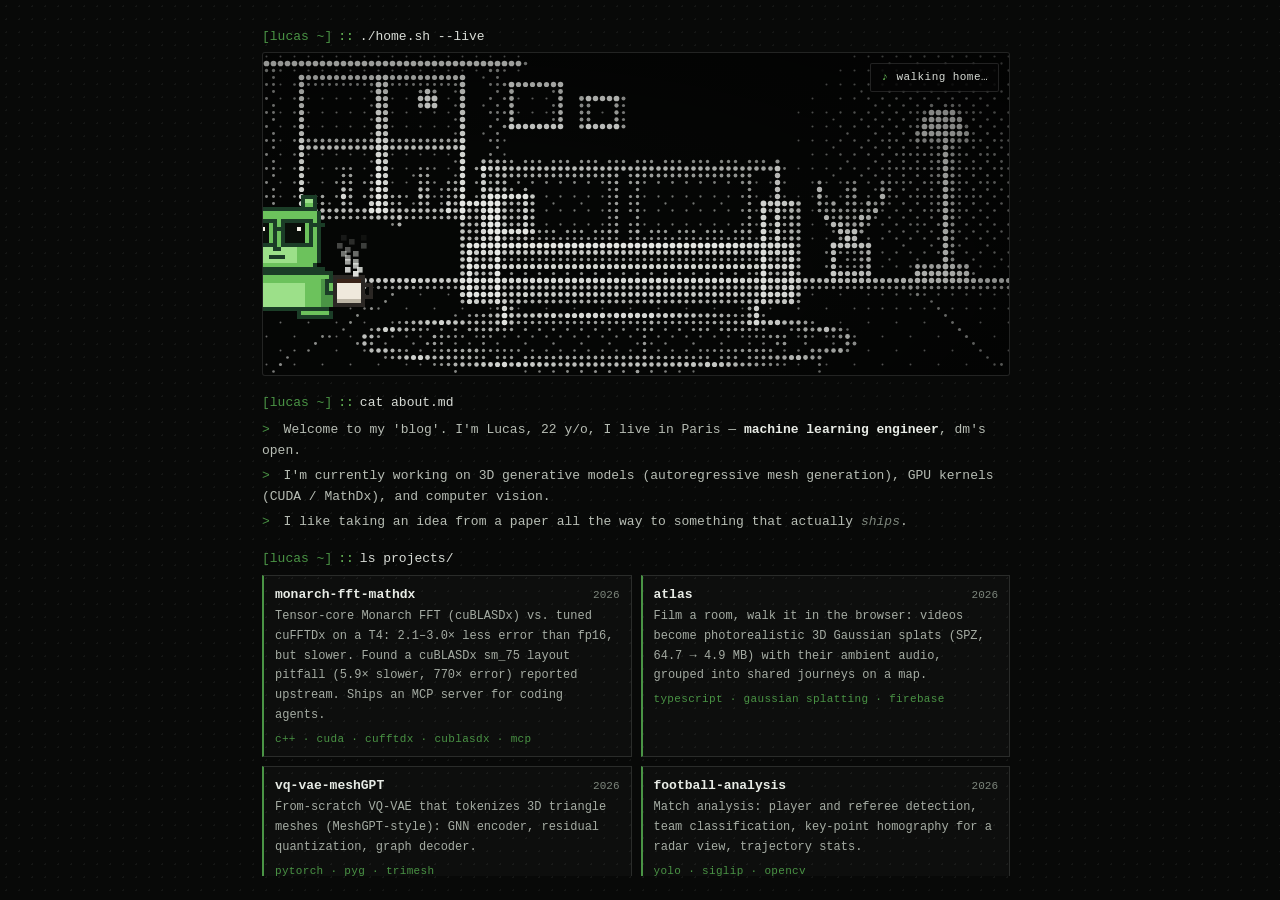
==== commit f3fcdd0a: "Hide MeshAnyOrder publication again Co-Authored-By: Claude Opus 5.5 <noreply@anthropic.com>" ====
--- a/index.html
+++ b/index.html
@@ -37,7 +37,7 @@
 
       <div class="block">
         <div class="cmd"><span class="ps">[lucas ~]</span><span class="op">::</span>cat experience.md</div>
-        <div class="res" id="experience"><div class="sec">experience</div><div class="tl"><div class="tl-i"><div class="tl-d">jun 2026 – dec 2026</div><div class="tl-c"><div class="tl-h"><b>Machine Learning Engineer</b> <span class="tl-at">@</span> <span class="tl-o">Banque de France</span></div><div class="tl-w">Paris</div><ul class="eb"><li>Co-developed with Mistral AI an OCR + LLM pipeline processing 150,000+ over-indebtedness files per year.</li><li>Designed a schema-driven extraction engine (600+ fields) that handles new document types without code changes.</li><li>Built the evaluation framework (annotated benchmarks, field-level F1, CER/WER), raising extraction F1 from 78% to 94% across 12 document types.</li></ul></div></div><div class="tl-i"><div class="tl-d">jun 2026 – sep 2026</div><div class="tl-c"><div class="tl-h"><b>AI Engineer</b> <span class="tl-at">@</span> <span class="tl-o">MIT CSAIL — Mantis AI</span></div><div class="tl-w">Cambridge, USA</div><ul class="eb"><li>Clustered financial news by semantic similarity using text embeddings — grouping articles by meaning rather than keyword overlap.</li><li>Studied how news cluster dynamics correlate with subsequent stock price movements.</li></ul></div></div><div class="tl-i"><div class="tl-d">feb 2026 – nov 2026</div><div class="tl-c"><div class="tl-h"><b>Data Lead</b> <span class="tl-at">@</span> <span class="tl-o">Quant Flow</span></div><div class="tl-w">Paris</div><ul class="eb"><li>Automated pipelines turning raw market, macroeconomic and alternative data into production-ready trading signals — data release to signal in under 3 min.</li><li>Designed and backtested systematic gold trading strategies on 15 years of multi-source data (Sharpe 1.8, max drawdown 9%), with walk-forward validation.</li><li>Led a team of 7 across data engineering and research: data quality, signal library, research to production.</li></ul></div></div><div class="tl-i"><div class="tl-d">1 year</div><div class="tl-c"><div class="tl-h"><b>Solidity engineer</b> <span class="tl-at">@</span> <span class="tl-o">Freelance</span></div><div class="tl-w">remote</div><ul class="eb"><li>10+ clients — smart contract development and delivery.</li></ul></div></div></div><div class="sec">publications</div><div class="tl"><div class="tl-i"><div class="tl-d">submitted to CVPR 2027</div><div class="tl-c"><div class="tl-h"><b>M. Balice, D. Lacavalla, <b>L. Teyssier</b>, A. Sevincel, Tonio</b> <span class="tl-at">@</span> <span class="tl-o">MeshAnyOrder</span></div><div class="tl-w">preprint</div><div class="tl-n">Autoregressive mesh generation: a Transformer decoder conditioned on a point-cloud encoder predicts each face as 9 quantized relative coordinates.</div></div></div></div><div class="sec">leadership & achievements</div><div class="tl"><div class="tl-i"><div class="tl-d">jun 2026</div><div class="tl-c"><div class="tl-h"><b>Winner — 1st prize</b> <span class="tl-at">@</span> <span class="tl-o">Hugging Face × Anthropic Hackathon</span></div><div class="tl-w">hackathon</div><div class="tl-n">Autonomous AI agent automating payroll and end-to-end financial workflows.</div></div></div><div class="tl-i"><div class="tl-d">sep 2025 – present</div><div class="tl-c"><div class="tl-h"><b>President</b> <span class="tl-at">@</span> <span class="tl-o">Artificial Intelligence ISEP Club</span></div><div class="tl-w">Paris</div><div class="tl-n">AI conferences with Yann LeCun and Arthur Mensch · weekly research paper discussions.</div></div></div><div class="tl-i"><div class="tl-d">2023 – present</div><div class="tl-c"><div class="tl-h"><b>Ultra-trail runner — UTMB index 652</b> <span class="tl-at">@</span> <span class="tl-o">UTMB® World Series</span></div><div class="tl-w">France</div><div class="tl-n">32 trail races, incl. a 132 km / 5,200 m D+ ultra (Grands Trails d’Auvergne 100M, 15th, 17h12) · top 10s: Trail en terres d’Oc (6th 2023, 8th 2025).</div></div></div></div><!-- /experience --></div>
+        <div class="res" id="experience"><div class="sec">experience</div><div class="tl"><div class="tl-i"><div class="tl-d">jun 2026 – dec 2026</div><div class="tl-c"><div class="tl-h"><b>Machine Learning Engineer</b> <span class="tl-at">@</span> <span class="tl-o">Banque de France</span></div><div class="tl-w">Paris</div><ul class="eb"><li>Co-developed with Mistral AI an OCR + LLM pipeline processing 150,000+ over-indebtedness files per year.</li><li>Designed a schema-driven extraction engine (600+ fields) that handles new document types without code changes.</li><li>Built the evaluation framework (annotated benchmarks, field-level F1, CER/WER), raising extraction F1 from 78% to 94% across 12 document types.</li></ul></div></div><div class="tl-i"><div class="tl-d">jun 2026 – sep 2026</div><div class="tl-c"><div class="tl-h"><b>AI Engineer</b> <span class="tl-at">@</span> <span class="tl-o">MIT CSAIL — Mantis AI</span></div><div class="tl-w">Cambridge, USA</div><ul class="eb"><li>Clustered financial news by semantic similarity using text embeddings — grouping articles by meaning rather than keyword overlap.</li><li>Studied how news cluster dynamics correlate with subsequent stock price movements.</li></ul></div></div><div class="tl-i"><div class="tl-d">feb 2026 – nov 2026</div><div class="tl-c"><div class="tl-h"><b>Data Lead</b> <span class="tl-at">@</span> <span class="tl-o">Quant Flow</span></div><div class="tl-w">Paris</div><ul class="eb"><li>Automated pipelines turning raw market, macroeconomic and alternative data into production-ready trading signals — data release to signal in under 3 min.</li><li>Designed and backtested systematic gold trading strategies on 15 years of multi-source data (Sharpe 1.8, max drawdown 9%), with walk-forward validation.</li><li>Led a team of 7 across data engineering and research: data quality, signal library, research to production.</li></ul></div></div><div class="tl-i"><div class="tl-d">1 year</div><div class="tl-c"><div class="tl-h"><b>Solidity engineer</b> <span class="tl-at">@</span> <span class="tl-o">Freelance</span></div><div class="tl-w">remote</div><ul class="eb"><li>10+ clients — smart contract development and delivery.</li></ul></div></div></div><div class="sec">leadership & achievements</div><div class="tl"><div class="tl-i"><div class="tl-d">jun 2026</div><div class="tl-c"><div class="tl-h"><b>Winner — 1st prize</b> <span class="tl-at">@</span> <span class="tl-o">Hugging Face × Anthropic Hackathon</span></div><div class="tl-w">hackathon</div><div class="tl-n">Autonomous AI agent automating payroll and end-to-end financial workflows.</div></div></div><div class="tl-i"><div class="tl-d">sep 2025 – present</div><div class="tl-c"><div class="tl-h"><b>President</b> <span class="tl-at">@</span> <span class="tl-o">Artificial Intelligence ISEP Club</span></div><div class="tl-w">Paris</div><div class="tl-n">AI conferences with Yann LeCun and Arthur Mensch · weekly research paper discussions.</div></div></div><div class="tl-i"><div class="tl-d">2023 – present</div><div class="tl-c"><div class="tl-h"><b>Ultra-trail runner — UTMB index 652</b> <span class="tl-at">@</span> <span class="tl-o">UTMB® World Series</span></div><div class="tl-w">France</div><div class="tl-n">32 trail races, incl. a 132 km / 5,200 m D+ ultra (Grands Trails d’Auvergne 100M, 15th, 17h12) · top 10s: Trail en terres d’Oc (6th 2023, 8th 2025).</div></div></div></div><!-- /experience --></div>
       </div>
 
       <div class="block">
@@ -72,7 +72,7 @@
   </section>
 </main>
 
-<script src="data.js?v=fd68072c"></script>
+<script src="data.js?v=2f4c479a"></script>
 <script src="scene.js?v=4a7f9efa"></script>
 <script src="script.js?v=d87dfce0"></script>
 </body>
